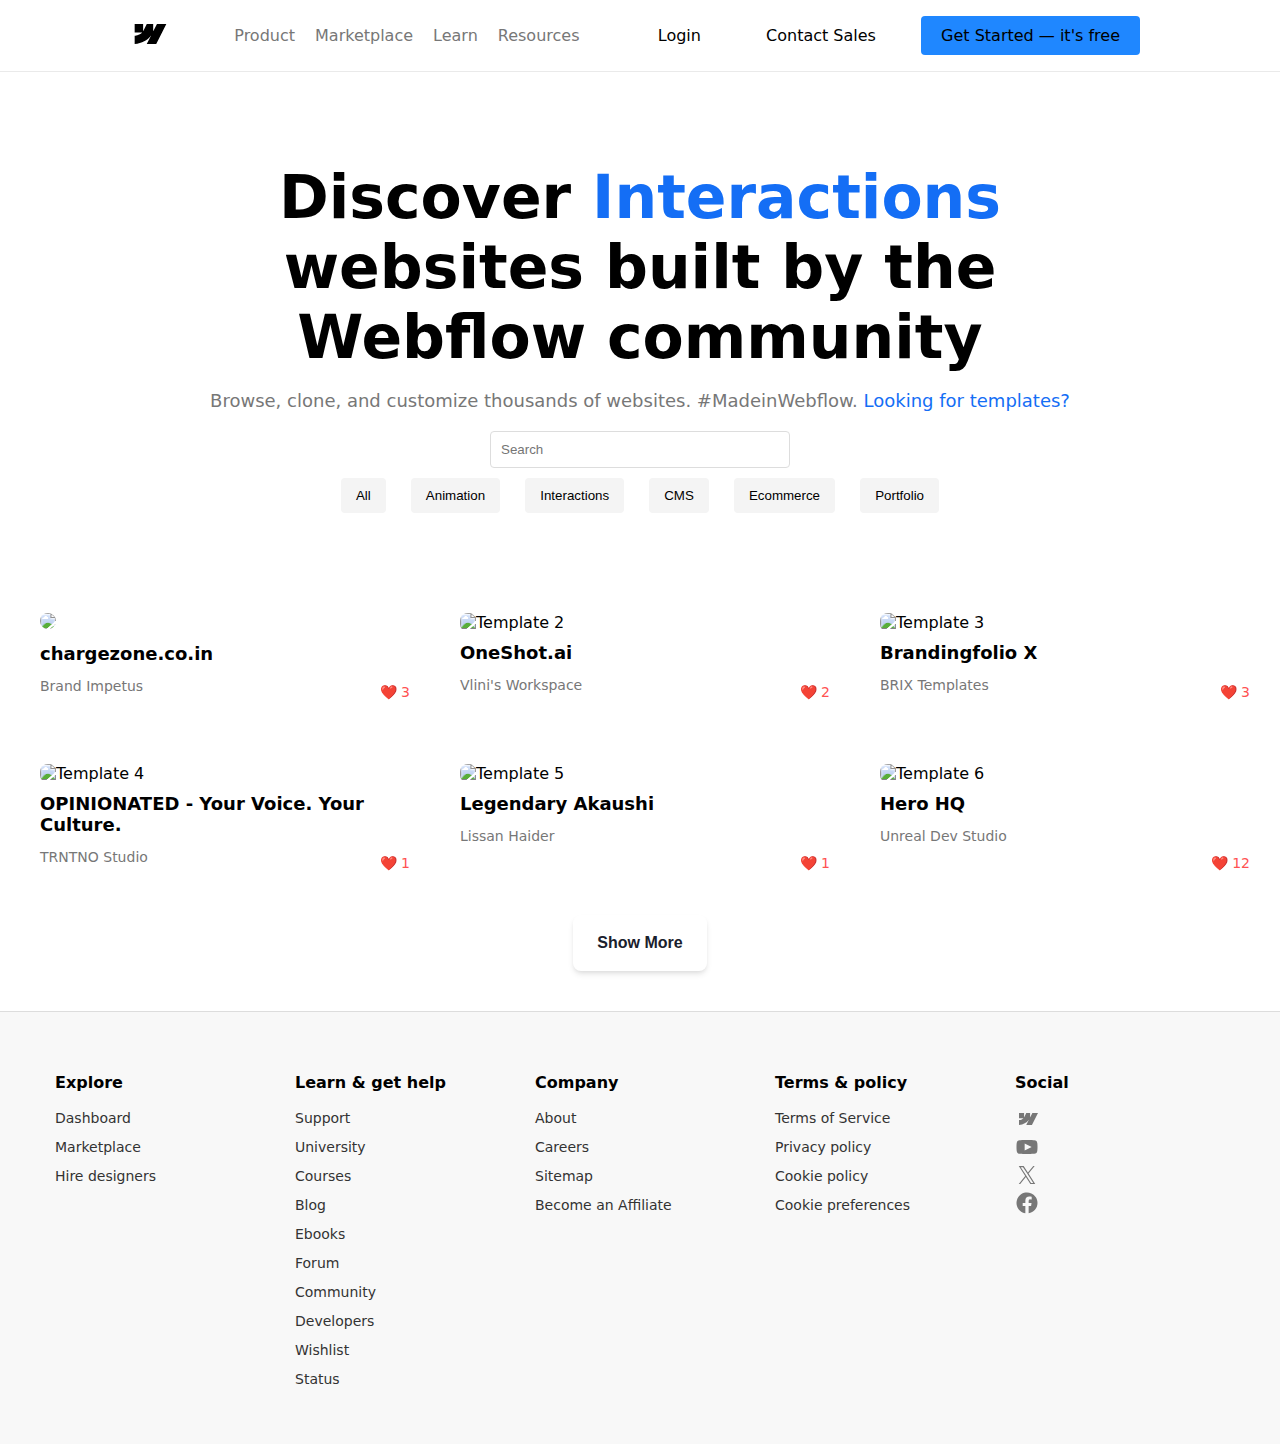
==== index.html @ ed09f95a "Add files via upload" ====
<!DOCTYPE html>
<html lang="en">
<head>
    <meta charset="UTF-8">
    <meta name="viewport" content="width=device-width, initial-scale=1.0">
    <title>Website Clone</title>
    <link rel="stylesheet" href="styles.css">
</head>
<body>
    <header>
        <div class="logo">
            <svg data-wf-icon="WebflowIcon" width="16" height="16" viewBox="0 0 16 16" fill="none" xmlns="http://www.w3.org/2000/svg"><path fill-rule="evenodd" clip-rule="evenodd" d="M15.3334 4L11.2916 12H7.49528L9.18675 8.68446H9.11086C7.7154 10.5186 5.63335 11.726 2.66675 12V8.73034C2.66675 8.73034 4.56456 8.61685 5.68023 7.42922H2.66675V4.00006H6.05357V6.8205L6.12959 6.82018L7.51356 4.00006H10.0749V6.80261L10.151 6.80249L11.5869 4H15.3334Z" fill="currentColor"></path></svg>
        </div>
        <nav>
            <ul>
                <li><a href="#">Product</a></li>
                <li><a href="#">Marketplace</a></li>
                <li><a href="#">Learn</a></li>
                <li><a href="#">Resources</a></li>
            </ul>
        </nav>
        <div class="actions">
            <a href="login.html" class="login">Login</a>
            <a href="#" class="contact">Contact Sales</a>
            <a href="#" class="get-started">Get Started — it's free</a>
        </div>
    </header>
    <main>
        <section class="hero">
            <div class="hero-container">
                <h1>Discover <span id="blue-h1" style="color: rgb(20, 110, 245);">Interactions </span>websites 
                    built by the Webflow community</h1>
                <p>Browse, clone, and customize thousands of websites. #MadeinWebflow. <span id="blue-p">Looking for templates?</span></p>
                <input type="search" placeholder="Search">
                <div class="filters">
                    <button>All</button>
                    <button>Animation</button>
                    <button>Interactions</button>
                    <button>CMS</button>
                    <button>Ecommerce</button>
                    <button>Portfolio</button>
                </div>
            </div>
        </section>
        <!-- Showcase Section -->
        <section class="showcase">
            <div class="card">
                <img src="https://cdn.prod.website-files.com/660cfefcd9e263c62e0d06ca/66d98342f3c440c5db33e5d8_Chargezone.png">
                <p class="template-title">chargezone.co.in</p>
                <p class="template-author">Brand Impetus</p>
                <p class="template-likes">❤️ 3</p>
            </div>
            <div class="card">
                <img src="https://cdn.prod.website-files.com/660cfefcd9e263c62e0d06ca/66d98342f3c440c5db33e5d8_Chargezone.png" alt="Template 2">
                <p class="template-title">OneShot.ai</p>
                <p class="template-author">Vlini's Workspace</p>
                <p class="template-likes">❤️ 2</p>
            </div>
            <div class="card">
                <img src="https://cdn.prod.website-files.com/660cfefcd9e263c62e0d06ca/66d98342f3c440c5db33e5d8_Chargezone.png" alt="Template 3">
                <p class="template-title">Brandingfolio X</p>
                <p class="template-author">BRIX Templates</p>
                <p class="template-likes">❤️ 3</p>
            </div>
            <div class="card">
                <img src="https://cdn.prod.website-files.com/660cfefcd9e263c62e0d06ca/66d98342f3c440c5db33e5d8_Chargezone.png" alt="Template 4">
                <p class="template-title">OPINIONATED - Your Voice. Your Culture.</p>
                <p class="template-author">TRNTNO Studio</p>
                <p class="template-likes">❤️ 1</p>
            </div>
            <div class="card">
                <img src="https://cdn.prod.website-files.com/660cfefcd9e263c62e0d06ca/66d98342f3c440c5db33e5d8_Chargezone.png" alt="Template 5">
                <p class="template-title">Legendary Akaushi</p>
                <p class="template-author">Lissan Haider</p>
                <p class="template-likes">❤️ 1</p>
            </div>
            <div class="card">
                <img src="https://cdn.prod.website-files.com/660cfefcd9e263c62e0d06ca/66d98342f3c440c5db33e5d8_Chargezone.png" alt="Template 6">
                <p class="template-title">Hero HQ</p>
                <p class="template-author">Unreal Dev Studio</p>
                <p class="template-likes">❤️ 12</p>
            </div>
        </section>
        <div class="btn">
            <button class="button-47" role="button">Show More</button>
        </div>
    </main>
    <footer>
        <div class="footer-container">
            <div class="footer-section">
                <h4>Explore</h4>
                <ul>
                    <li><a href="#">Dashboard</a></li>
                    <li><a href="#">Marketplace</a></li>
                    <li><a href="#">Hire designers</a></li>
                </ul>
            </div>
            
            <div class="footer-section">
                <h4>Learn & get help</h4>
                <ul>
                    <li><a href="#">Support</a></li>
                    <li><a href="#">University</a></li>
                    <li><a href="#">Courses</a></li>
                    <li><a href="#">Blog</a></li>
                    <li><a href="#">Ebooks</a></li>
                    <li><a href="#">Forum</a></li>
                    <li><a href="#">Community</a></li>
                    <li><a href="#">Developers</a></li>
                    <li><a href="#">Wishlist</a></li>
                    <li><a href="#">Status</a></li>
                </ul>
            </div>
            
            <div class="footer-section">
                <h4>Company</h4>
                <ul>
                    <li><a href="#">About</a></li>
                    <li><a href="#">Careers</a></li>
                    <li><a href="#">Sitemap</a></li>
                    <li><a href="#">Become an Affiliate</a></li>
                </ul>
            </div>
            
            <div class="footer-section">
                <h4>Terms & policy</h4>
                <ul>
                    <li><a href="#">Terms of Service</a></li>
                    <li><a href="#">Privacy policy</a></li>
                    <li><a href="#">Cookie policy</a></li>
                    <li><a href="#">Cookie preferences</a></li>
                </ul>
            </div>
            
            <div class="footer-section">
                <h4>Social</h4>
                <div class="social-icons">
                    <a href="#"><svg data-wf-icon="WebflowIcon" width="16" height="16" viewBox="0 0 16 16" fill="none" xmlns="http://www.w3.org/2000/svg"><path fill-rule="evenodd" clip-rule="evenodd" d="M15.3334 4L11.2916 12H7.49528L9.18675 8.68446H9.11086C7.7154 10.5186 5.63335 11.726 2.66675 12V8.73034C2.66675 8.73034 4.56456 8.61685 5.68023 7.42922H2.66675V4.00006H6.05357V6.8205L6.12959 6.82018L7.51356 4.00006H10.0749V6.80261L10.151 6.80249L11.5869 4H15.3334Z" fill="currentColor"></path></svg></a>
                    <a href="#"><svg data-wf-icon="YouTubeIcon" width="16" height="16" viewBox="0 0 16 16" fill="none" xmlns="http://www.w3.org/2000/svg"><path fill-rule="evenodd" clip-rule="evenodd" d="M14.3 4.03437C14.5978 4.4163 14.7908 4.8693 14.86 5.34863C14.947 6.06088 14.9938 6.77747 15 7.49499V8.49818C14.9941 9.2183 14.9473 9.93749 14.86 10.6523C14.7908 11.1316 14.5978 11.5846 14.3 11.9666C13.9208 12.3233 13.4206 12.5234 12.9 12.5265C10.94 12.6665 8 12.6665 8 12.6665C8 12.6665 4.36 12.6665 3.25556 12.5343C2.68685 12.5313 2.1369 12.3306 1.7 11.9666C1.40095 11.5824 1.20786 11.1266 1.14 10.6445C1.05291 9.9323 1.00617 9.2157 1 8.49818V7.49499C1.00588 6.77488 1.05262 6.05567 1.14 5.34085C1.20916 4.86152 1.40219 4.40853 1.7 4.0266C2.07919 3.66985 2.57935 3.46982 3.1 3.46668C5.06 3.33447 8 3.33447 8 3.33447C8 3.33447 10.94 3.33447 12.9 3.47445C13.4206 3.47759 13.9208 3.67763 14.3 4.03437ZM11.1113 8.00114L6.4446 5.66781V10.3345L11.1113 8.00114Z" fill="currentColor"></path></svg></a>
                    <a href="#"><svg data-wf-icon="TwitterIcon" width="16" height="16" viewBox="0 0 16 16" fill="none" xmlns="http://www.w3.org/2000/svg"><path d="M9.04649 7.08118L13.1415 2H12.1711L8.61542 6.41192L5.77551 2H2.5L6.79451 8.6716L2.5 14H3.47044L7.22533 9.34086L10.2245 14H13.5L9.04626 7.08118H9.04649ZM7.71735 8.73038L7.28222 8.06604L3.8201 2.77981H5.31064L8.10461 7.04596L8.53973 7.71031L12.1716 13.2557H10.681L7.71735 8.73063V8.73038Z" fill="currentColor"></path></svg></path></svg></a>
                    <a href="#"><svg data-wf-icon="FacebookIcon" width="16" height="16" viewBox="0 0 16 16" fill="none" xmlns="http://www.w3.org/2000/svg"><path d="M15 7.99333C14.9998 6.65563 14.6164 5.34599 13.8951 4.21944C13.1737 3.0929 12.1447 2.19663 10.9298 1.63675C9.71487 1.07687 8.36499 0.876826 7.03993 1.0603C5.71487 1.24377 4.47012 1.80307 3.45306 2.67199C2.43599 3.54091 1.6892 4.68306 1.30109 5.96322C0.912983 7.24339 0.899811 8.60795 1.26313 9.89537C1.62646 11.1828 2.35106 12.3391 3.35116 13.2275C4.35126 14.1159 5.58498 14.6992 6.90625 14.9082V10.0169H5.12883V7.99333H6.90625V6.451C6.90625 4.69692 7.95158 3.72742 9.54992 3.72742C10.075 3.73495 10.5988 3.78057 11.1173 3.86392V5.58708H10.2342C9.96831 5.55179 9.69932 5.62353 9.48634 5.78652C9.27336 5.94951 9.13382 6.19041 9.09842 6.45625C9.08841 6.5307 9.08684 6.60604 9.09375 6.68083V7.99333H11.0333L10.723 10.0169H9.08967V14.9082C10.737 14.6486 12.2376 13.8094 13.3211 12.5416C14.4047 11.2739 15 9.66102 15 7.99333Z" fill="currentColor"></path></svg></a>
                </div>
            </div>
        </div>
    </footer>
</body>
</html>
---- styles.css ----
/* General Styling */
body {
    font-family: system-ui, -apple-system, BlinkMacSystemFont, 'Segoe UI', Roboto, Oxygen, Ubuntu, Cantarell, 'Open Sans', 'Helvetica Neue', sans-serif;
    margin: 0;
    padding: 0;
    box-sizing: border-box;
}

/* Header Styling (ensure responsiveness) */
header {
    display: flex;
    flex-wrap: wrap;
    justify-content: space-between;
    align-items: center;
    padding: 10px 140px;
    background-color: #fff;
    border-bottom: 1px solid #eaeaea;
}

.logo svg {
    scale: 2.5;
}


nav ul {
    list-style: none;
    display: flex;
    gap: 20px;
}

nav a {
    text-decoration: none;
    color: rgb(119,119,119);
}

nav a:hover{
    color: #000;
}

.actions a {
    color: #000;
    margin-left: 20px;
    padding: 10px 20px;
    border-radius: 4px;
    text-decoration: none;
}

.actions a:hover{
    background-color: #77777734;
}

.get-started {
    background-color: #1f87ff;
    color: #fff;
    border: none;
    cursor: pointer;
}

.get-started a{
    background-color:rgb(67, 155, 255)f;
    color: white;
}

 
/* Main Section Styling */


.hero {
    display: flex;
    justify-content: center;
    text-align: center;
    margin: 50px 0;
}

.hero h1 {
    width: 914px;
    font-size: 60px;
    margin-bottom: 10px;
}

#blue-p{
    color: rgb(20,110,245);
}

.hero p {
    font-size: 18px;
    color: rgb(119,119,119);
    margin-bottom: 20px;
}

.hero input[type="search"] {
    padding: 10px;
    width: 300px;
    border: 1px solid #ddd;
    border-radius: 4px;
}

.filters button {
    margin: 10px;
    padding: 10px 15px;
    background-color: #f4f4f4;
    border: none;
    border-radius: 4px;
    cursor: pointer;
}

.filters button:hover {
    background-color: #ddd;
}

/* Showcase Section Styling */
.showcase {
    display: grid;
    grid-template-columns: repeat(3, 1fr);
    gap: 20px;
    padding: 20px;
}

.showcase .card {
    padding: 20px;
    text-align: left;
    position: relative;
}

.showcase .card img {
    height: 272px;
    object-fit: cover;
    border-radius: 8px;
}

.template-title {
    font-size: 18px;
    font-weight: bold;
    margin-top: 10px;
    margin-bottom: 5px;
}

.template-author {
    font-size: 14px;
    color: #777;
    margin-bottom: 10px;
}

.template-likes {
    font-size: 14px;
    position: absolute;
    bottom: 10px;
    right: 10px;
    color: #ff5252;
}

.btn{
    display: flex;
    justify-content: center;
}

.button-47 {
    align-items: center;
    background: #FFFFFF;
    border: 0 solid #E2E8F0;
    box-shadow: 0 4px 6px -1px rgba(0, 0, 0, 0.1), 0 2px 4px -1px rgba(0, 0, 0, 0.06);
    box-sizing: border-box;
    color: #1A202C;
    display: inline-flex;
    font-family: Inter, sans-serif;
    font-size: 1rem;
    font-weight: 700;
    height: 56px;
    justify-content: center;
    line-height: 24px;
    overflow-wrap: break-word;
    padding: 24px;
    text-decoration: none;
    width: auto;
    border-radius: 8px;
    cursor: pointer;
    user-select: none;
    -webkit-user-select: none;
    touch-action: manipulation;
  }

  footer {
    margin-top: 40px;
    background-color: #f8f8f8;
    padding: 40px 0;
    border-top: 1px solid #ddd;
}

.footer-container {
    display: flex;
    justify-content: space-around;
    max-width: 1200px;
    margin: 0 auto;
    padding: 0 20px;
    text-align: left;
}

.footer-section {
    flex: 1;
    padding: 0 15px;
}

.footer-section h4 {
    font-size: 16px;
    margin-bottom: 15px;
    font-weight: bold;
}

.footer-section ul {
    list-style: none;
    padding: 0;
}

.footer-section ul li {
    margin-bottom: 10px;
}

.footer-section ul li a {
    text-decoration: none;
    color: #333;
    font-size: 14px;
}

.footer-section ul li a:hover {
    color: #000;
}

.social-icons {
    display: flex;
    flex-direction: column;
}

.social-icons a {
    color: rgb(119,119,119);
    display: inline-block;
    margin-right: 15px;
}

.social-icons svg {
    width: 24px;
    height: 24px;
    filter: grayscale(100%);
}

.social-icons img:hover {
    filter: grayscale(0%);
}

/* Media Queries for Responsiveness */

/* Large Devices (desktops, laptops) */
@media (min-width: 1200px) {
    .showcase {
        grid-template-columns: repeat(3, 1fr);
    }
}

/* Medium Devices (tablets) */
@media (min-width: 768px) and (max-width: 1199px) {
    .showcase {
        grid-template-columns: repeat(2, 1fr);
    }
}

/* Small Devices (phones) */
@media (max-width: 767px) {
    .showcase {
        grid-template-columns: 1fr;
    }

    .hero h1 {
        font-size: 28px;
    }

    .hero input[type="search"] {
        width: 100%;
    }
}
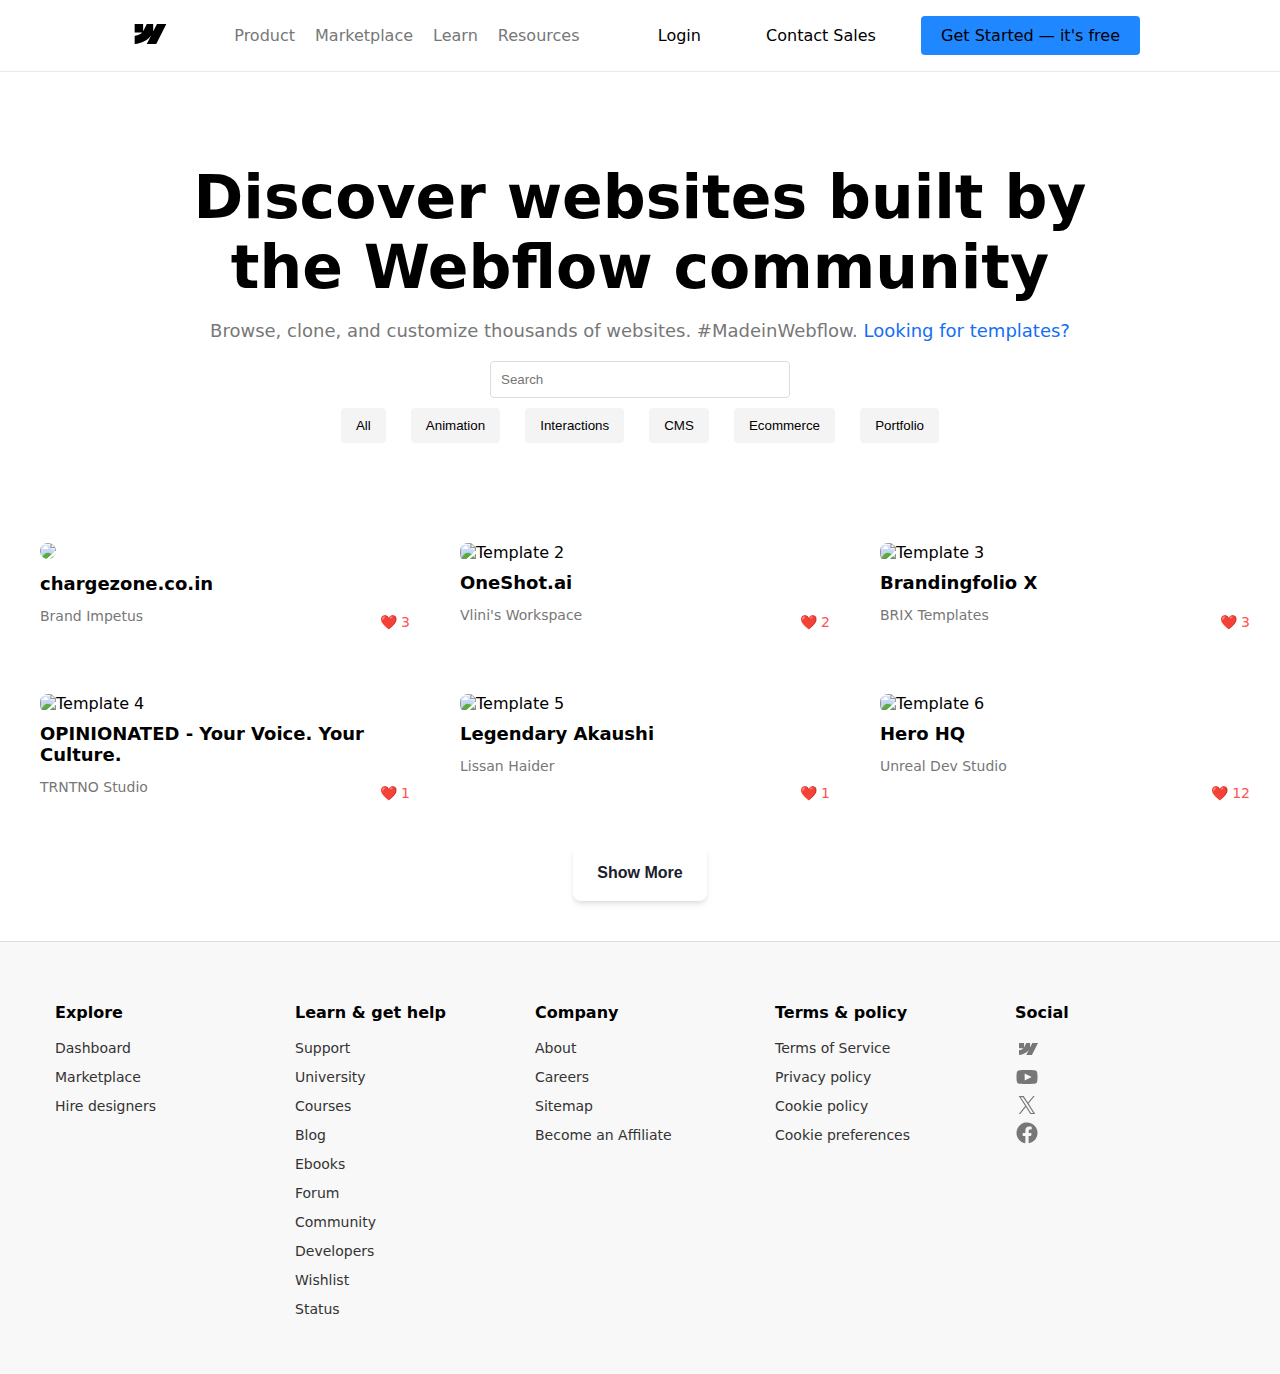
==== commit 09c152ab: "Update index.html" ====
--- a/index.html
+++ b/index.html
@@ -28,7 +28,7 @@
     <main>
         <section class="hero">
             <div class="hero-container">
-                <h1>Discover <span id="blue-h1" style="color: rgb(20, 110, 245);">Interactions </span>websites 
+                <h1>Discover websites 
                     built by the Webflow community</h1>
                 <p>Browse, clone, and customize thousands of websites. #MadeinWebflow. <span id="blue-p">Looking for templates?</span></p>
                 <input type="search" placeholder="Search">
